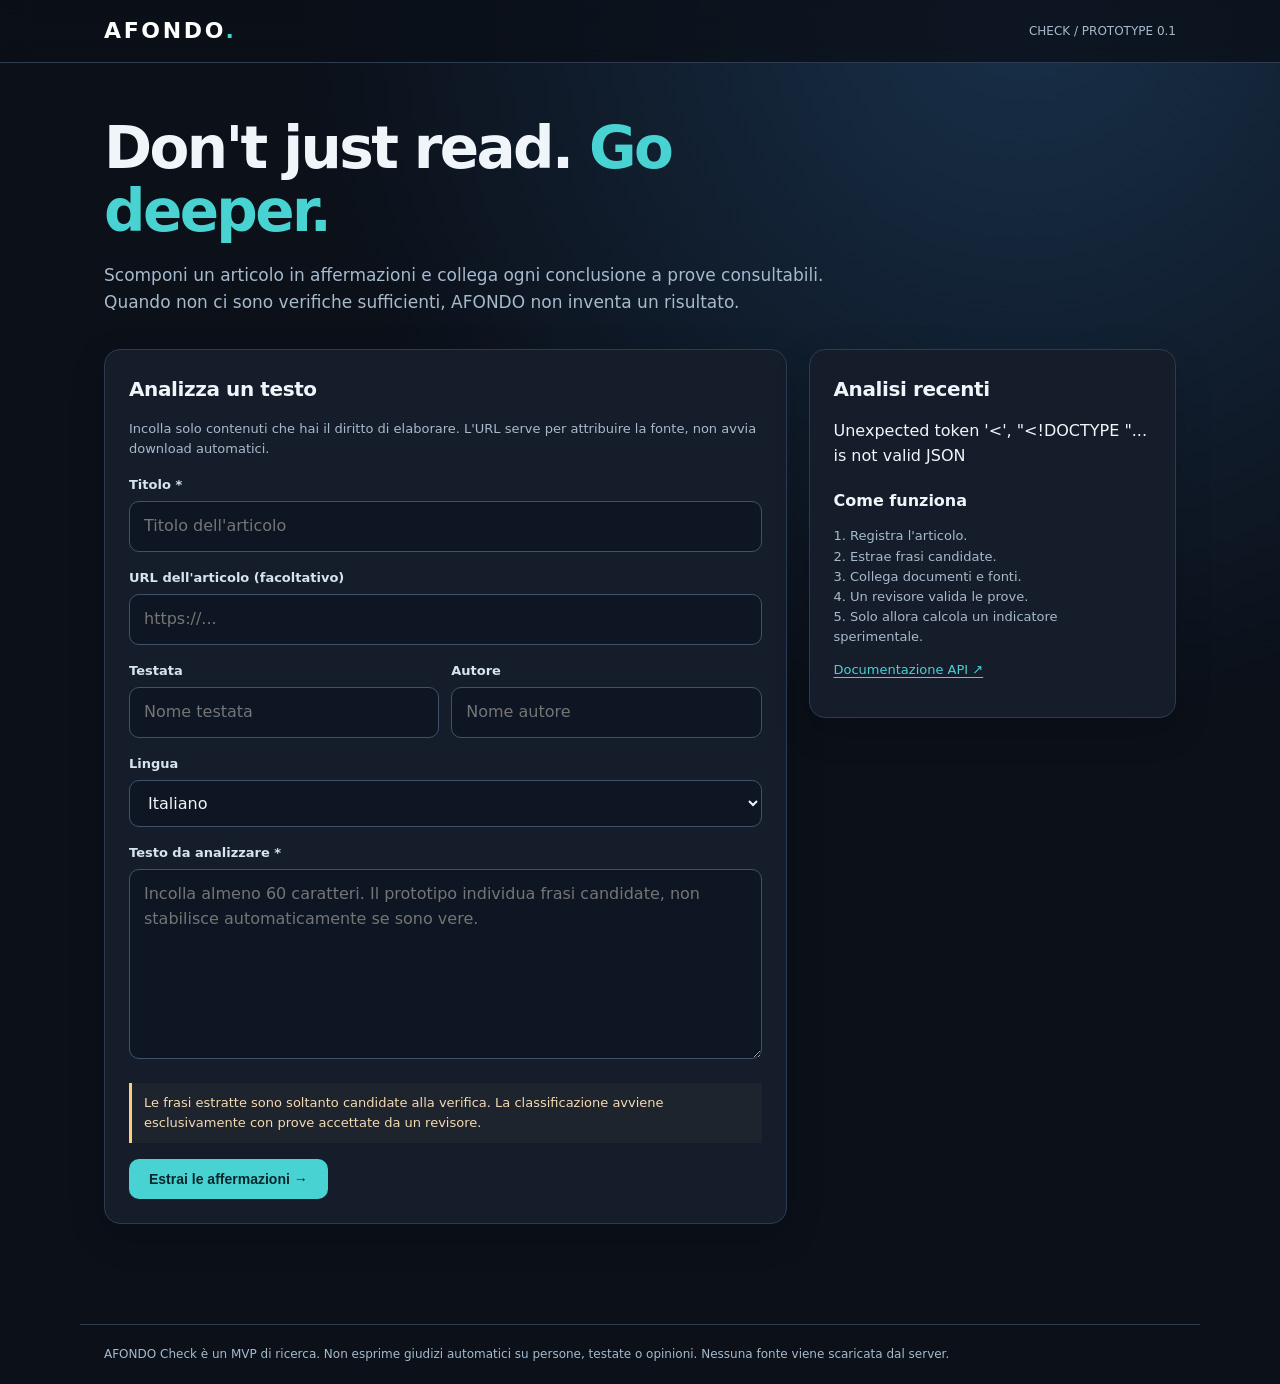
==== web/index.html @ c9bc3688 "feat: add web/index.html" ====
<!doctype html>
<html lang="it">
<head>
  <meta charset="utf-8">
  <meta name="viewport" content="width=device-width,initial-scale=1">
  <meta name="description" content="AFONDO Check: esplora affermazioni e prove senza punteggi inventati.">
  <title>AFONDO — Go deeper. Know better.</title>
  <style>
    :root {color-scheme:dark;--bg:#0b1019;--panel:#151d2a;--panel2:#1b2635;--border:#2c3b50;--text:#f0f5fa;--muted:#a6bacd;--accent:#48d2d2;--warn:#ffcc7b;--radius:16px;}
    *{box-sizing:border-box}
    body{margin:0;background:radial-gradient(circle at 80% 0%,#183049 0%,transparent 42%),var(--bg);color:var(--text);font-family:Inter,system-ui,-apple-system,BlinkMacSystemFont,"Segoe UI",sans-serif;line-height:1.55;min-height:100vh;}
    a{color:var(--accent);text-underline-offset:3px}
    header{border-bottom:1px solid var(--border);background:#0b1019cb;backdrop-filter:blur(12px);position:sticky;top:0;z-index:2}
    .bar{max-width:1120px;margin:auto;padding:14px 24px;display:flex;align-items:center;justify-content:space-between;gap:12px}
    .brand{font-weight:900;letter-spacing:.12em;font-size:22px;color:#fff}
    .tag{color:var(--muted);font-size:12px}
    main{max-width:1120px;margin:auto;padding:54px 24px 100px}
    h1{font-size:clamp(32px,5vw,58px);max-width:760px;line-height:1.08;letter-spacing:-.045em;margin:0 0 20px}
    h1 em{color:var(--accent);font-style:normal}
    .lead{color:var(--muted);max-width:730px;font-size:17px;margin:0 0 34px}
    .layout{display:grid;grid-template-columns:minmax(0,1.3fr) minmax(260px,.7fr);gap:22px;align-items:start}
    .panel{background:var(--panel);border:1px solid var(--border);border-radius:var(--radius);padding:24px;box-shadow:0 12px 38px #0002}
    .panel h2{margin:0 0 14px;font-size:20px;letter-spacing:-.02em}
    .panel h3{margin:20px 0 12px;font-size:16px}
    label{display:block;font-size:13px;font-weight:700;margin-top:16px;margin-bottom:6px;color:#d5e4ef}
    input,textarea,select{width:100%;padding:12px 14px;color:var(--text);background:#0d1622;border:1px solid #40526a;border-radius:10px;font:inherit}
    input:focus,textarea:focus,select:focus{outline:2px solid var(--accent);outline-offset:2px}
    textarea{min-height:190px;resize:vertical}
    .two{display:grid;grid-template-columns:1fr 1fr;gap:12px}
    .button{border:0;border-radius:10px;background:var(--accent);color:#06262d;padding:12px 20px;font-weight:800;font-size:14px;cursor:pointer}
    .button:disabled{opacity:.55;cursor:not-allowed}
    .button.secondary{border:1px solid var(--border);background:var(--panel2);color:var(--text)}
    .muted{color:var(--muted);font-size:13px}
    .notice{border-left:3px solid var(--warn);padding:10px 12px;margin:16px 0;background:#ffcc7b0a;color:#f5dab0;font-size:13px}
    .item{border:1px solid var(--border);border-radius:12px;margin-top:14px;padding:16px;background:#111b28}
    .item p{margin:8px 0}
    .pill{font-size:11px;font-weight:800;border:1px solid #4f6a81;color:#b8d9eb;border-radius:99px;padding:4px 9px;display:inline-block}
    .pill.supported{border-color:#41bfa6;color:#86e9cf}
    .pill.refuted{border-color:#ec8383;color:#ffc1c1}
    .pill.disputed{border-color:#ffcd71;color:#ffdf9f}
    .evidence{padding:9px 0;border-top:1px solid var(--border);font-size:13px;overflow-wrap:anywhere}
    .row{display:flex;align-items:center;gap:10px;flex-wrap:wrap}
    .split{display:flex;align-items:center;justify-content:space-between;gap:12px}
    .recent{width:100%;text-align:left;color:var(--text);border:1px solid var(--border);background:#0c1621;border-radius:9px;padding:12px;margin-bottom:10px;cursor:pointer}
    .recent small{display:block;color:var(--muted);margin-top:3px}
    .summary{display:grid;grid-template-columns:repeat(3,1fr);gap:12px;margin:16px 0}
    .summary div{background:#0c1621;border:1px solid var(--border);padding:12px;border-radius:10px}
    .summary strong{display:block;font-size:22px}
    .summary span{font-size:12px;color:var(--muted)}
    footer{max-width:1120px;margin:auto;padding:20px 24px;color:var(--muted);border-top:1px solid var(--border);font-size:12px}
    .hide{display:none}
    @media(max-width:820px){.layout{grid-template-columns:1fr}main{padding:35px 16px 70px}.bar{padding:14px 16px}.two{grid-template-columns:1fr}.panel{padding:18px}}
  </style>
</head>
<body>
  <header><div class="bar"><span class="brand">AFONDO<span style="color:var(--accent)">.</span></span><span class="tag">CHECK / PROTOTYPE 0.1</span></div></header>
  <main>
    <h1>Don't just read. <em>Go deeper.</em></h1>
    <p class="lead">Scomponi un articolo in affermazioni e collega ogni conclusione a prove consultabili. Quando non ci sono verifiche sufficienti, AFONDO non inventa un risultato.</p>
    <div class="layout">
      <section class="panel">
        <h2>Analizza un testo</h2>
        <p class="muted">Incolla solo contenuti che hai il diritto di elaborare. L'URL serve per attribuire la fonte, non avvia download automatici.</p>
        <form id="article-form">
          <label for="title">Titolo *</label>
          <input id="title" maxlength="300" minlength="5" required placeholder="Titolo dell'articolo">
          <label for="url">URL dell'articolo (facoltativo)</label>
          <input id="url" type="url" placeholder="https://...">
          <div class="two">
            <div><label for="outlet">Testata</label><input id="outlet" maxlength="200" placeholder="Nome testata"></div>
            <div><label for="author">Autore</label><input id="author" maxlength="200" placeholder="Nome autore"></div>
          </div>
          <label for="language">Lingua</label>
          <select id="language"><option value="it">Italiano</option><option value="en">English</option></select>
          <label for="text">Testo da analizzare *</label>
          <textarea id="text" minlength="60" maxlength="30000" required placeholder="Incolla almeno 60 caratteri. Il prototipo individua frasi candidate, non stabilisce automaticamente se sono vere."></textarea>
          <p class="notice">Le frasi estratte sono soltanto candidate alla verifica. La classificazione avviene esclusivamente con prove accettate da un revisore.</p>
          <div class="row"><button class="button" id="submit" type="submit">Estrai le affermazioni →</button><span id="feedback" class="muted" aria-live="polite"></span></div>
        </form>
      </section>
      <aside class="panel">
        <h2>Analisi recenti</h2>
        <div id="recent"><p class="muted">Caricamento...</p></div>
        <h3>Come funziona</h3>
        <p class="muted">1. Registra l'articolo.<br>2. Estrae frasi candidate.<br>3. Collega documenti e fonti.<br>4. Un revisore valida le prove.<br>5. Solo allora calcola un indicatore sperimentale.</p>
        <p class="muted"><a href="/docs">Documentazione API ↗</a></p>
      </aside>
    </div>
    <section id="analysis" class="panel hide" style="margin-top:22px" aria-live="polite"></section>
  </main>
  <footer>AFONDO Check è un MVP di ricerca. Non esprime giudizi automatici su persone, testate o opinioni. Nessuna fonte viene scaricata dal server.</footer>
<script>
  "use strict";
  const $ = id => document.getElementById(id);
  const el = (tag, className, text) => {
    const n = document.createElement(tag);
    if (className) n.className = className;
    if (text !== undefined) n.textContent = String(text);
    return n;
  };
  const api = async (url, options) => {
    const response = await fetch(url, options);
    const value = await response.json();
    if (!response.ok) throw Error(typeof value.detail === "string" ? value.detail : "Richiesta non valida");
    return value;
  };
  const statusName = {
    supported: "Supportata da prove",
    refuted: "Contraddetta da prove",
    disputed: "Prove contrastanti",
    insufficient_evidence: "Prove insufficienti"
  };

  async function refreshList() {
    const holder = $("recent");
    try {
      const data = await api("/api/v1/articles");
      holder.replaceChildren();
      if (!data.items.length) holder.append(el("p", "muted", "Nessuna analisi registrata."));
      for (const item of data.items) {
        const button = el("button", "recent");
        button.type = "button";
        button.append(el("strong", "", item.title));
        button.append(el("small", "", [item.outlet, item.language].filter(Boolean).join(" · ")));
        button.addEventListener("click", () => loadArticle(item.id));
        holder.append(button);
      }
    } catch (err) { holder.textContent = err.message; }
  }

  async function loadArticle(id) {
    const result = $("analysis");
    result.classList.remove("hide");
    result.replaceChildren(el("p", "muted", "Caricamento..."));
    try { renderArticle(await api("/api/v1/articles/" + encodeURIComponent(id))); }
    catch (err) { result.replaceChildren(el("p", "notice", err.message)); }
  }

  function renderArticle(data) {
    const root = $("analysis");
    root.replaceChildren();
    root.append(el("h2", "", data.title));
    if (data.source_url) {
      const a = el("a", "", "Apri articolo originale ↗");
      a.href = data.source_url; a.target = "_blank"; a.rel = "noopener noreferrer";
      root.append(a);
    }
    root.append(el("p", "muted", [data.outlet, data.author, data.language, "estrazione euristica"].filter(Boolean).join(" · ")));
    const info = el("div", "summary");
    for (const [value, label] of [
      [data.assessment.claim_count, "Frasi candidate"],
      [data.assessment.resolved_claims, "Verifiche risolte"],
      [data.assessment.score === null ? "N/D" : data.assessment.score + "%", "Supporto alle affermazioni"]
    ]) {
      const box = el("div");
      box.append(el("strong", "", value), el("span", "", label));
      info.append(box);
    }
    root.append(info);
    root.append(el("p", "notice", data.assessment.warning));
    if (!data.claims.length) root.append(el("p", "muted", "Nessuna frase candidata rilevata."));
    data.claims.forEach((claim, index) => {
      const card = el("section", "item");
      const top = el("div", "split");
      top.append(el("strong", "", "Affermazione " + (index + 1)));
      top.append(el("span", "pill " + claim.assessment.status, statusName[claim.assessment.status]));
      card.append(top, el("p", "", claim.text));
      for (const evidence of claim.evidence) {
        const box = el("div", "evidence");
        const a = el("a", "", evidence.url);
        a.href = evidence.url; a.target = "_blank"; a.rel = "noopener noreferrer";
        box.append(a, el("div", "muted", evidence.stance + " · " + evidence.review_status + " · " + evidence.note));
        card.append(box);
      }
      const details = el("details");
      const summary = el("summary", "muted", "Aggiungi una prova da sottoporre a revisione");
      details.append(summary);
      const form = el("form");
      const sourceUrl = el("input");
      sourceUrl.type = "url"; sourceUrl.placeholder = "https://fonte-originale..."; sourceUrl.required = true;
      sourceUrl.setAttribute("aria-label", "URL della prova");
      const sourceGroup = el("input");
      sourceGroup.placeholder = "Identificativo fonte indipendente (es. istat.it)";
      sourceGroup.minLength = 2; sourceGroup.maxLength = 180; sourceGroup.required = true;
      sourceGroup.setAttribute("aria-label", "Gruppo indipendente");
      const note = el("textarea");
      note.placeholder = "Perché questa fonte è pertinente?"; note.minLength = 10; note.maxLength = 3000; note.required = true;
      note.style.minHeight = "90px"; note.setAttribute("aria-label", "Motivazione della prova");
      const stance = el("select");
      for (const value of ["supports", "refutes", "unclear"]) {
        const option = el("option", "", value); option.value = value; stance.append(option);
      }
      stance.setAttribute("aria-label", "Posizione della prova");
      const kind = el("select");
      for (const value of ["primary", "secondary"]) {
        const option = el("option", "", value); option.value = value; kind.append(option);
      }
      kind.setAttribute("aria-label", "Tipo di fonte");
      const save = el("button", "button secondary", "Invia prova (in attesa di revisione)");
      save.type = "submit";
      const message = el("p", "muted");
      for (const control of [sourceUrl, sourceGroup, stance, kind, note, save, message]) {
        control.style.marginTop = "10px"; form.append(control);
      }
      form.addEventListener("submit", async event => {
        event.preventDefault(); save.disabled = true; message.textContent = "Invio...";
        try {
          await api("/api/v1/claims/" + claim.id + "/evidence", {
            method: "POST", headers: {"Content-Type": "application/json"},
            body: JSON.stringify({
              url: sourceUrl.value, source_group: sourceGroup.value,
              source_kind: kind.value, stance: stance.value, note: note.value
            })
          });
          await loadArticle(data.id);
        } catch (err) { message.textContent = err.message; save.disabled = false; }
      });
      details.append(form); card.append(details); root.append(card);
    });
    root.scrollIntoView({behavior:"smooth",block:"start"});
  }

  $("article-form").addEventListener("submit", async event => {
    event.preventDefault();
    $("submit").disabled = true; $("feedback").textContent = "Elaborazione...";
    try {
      const payload = {
        title: $("title").value, text: $("text").value, language: $("language").value,
        source_url: $("url").value || null, author: $("author").value || null,
        outlet: $("outlet").value || null
      };
      const data = await api("/api/v1/articles", {
        method:"POST", headers: {"Content-Type":"application/json"},
        body:JSON.stringify(payload)
      });
      renderArticle(data);
      $("feedback").textContent = "Articolo registrato.";
      await refreshList();
    } catch (err) { $("feedback").textContent = "Errore: " + err.message; }
    finally { $("submit").disabled = false; }
  });
  refreshList();
</script>
</body>
</html>
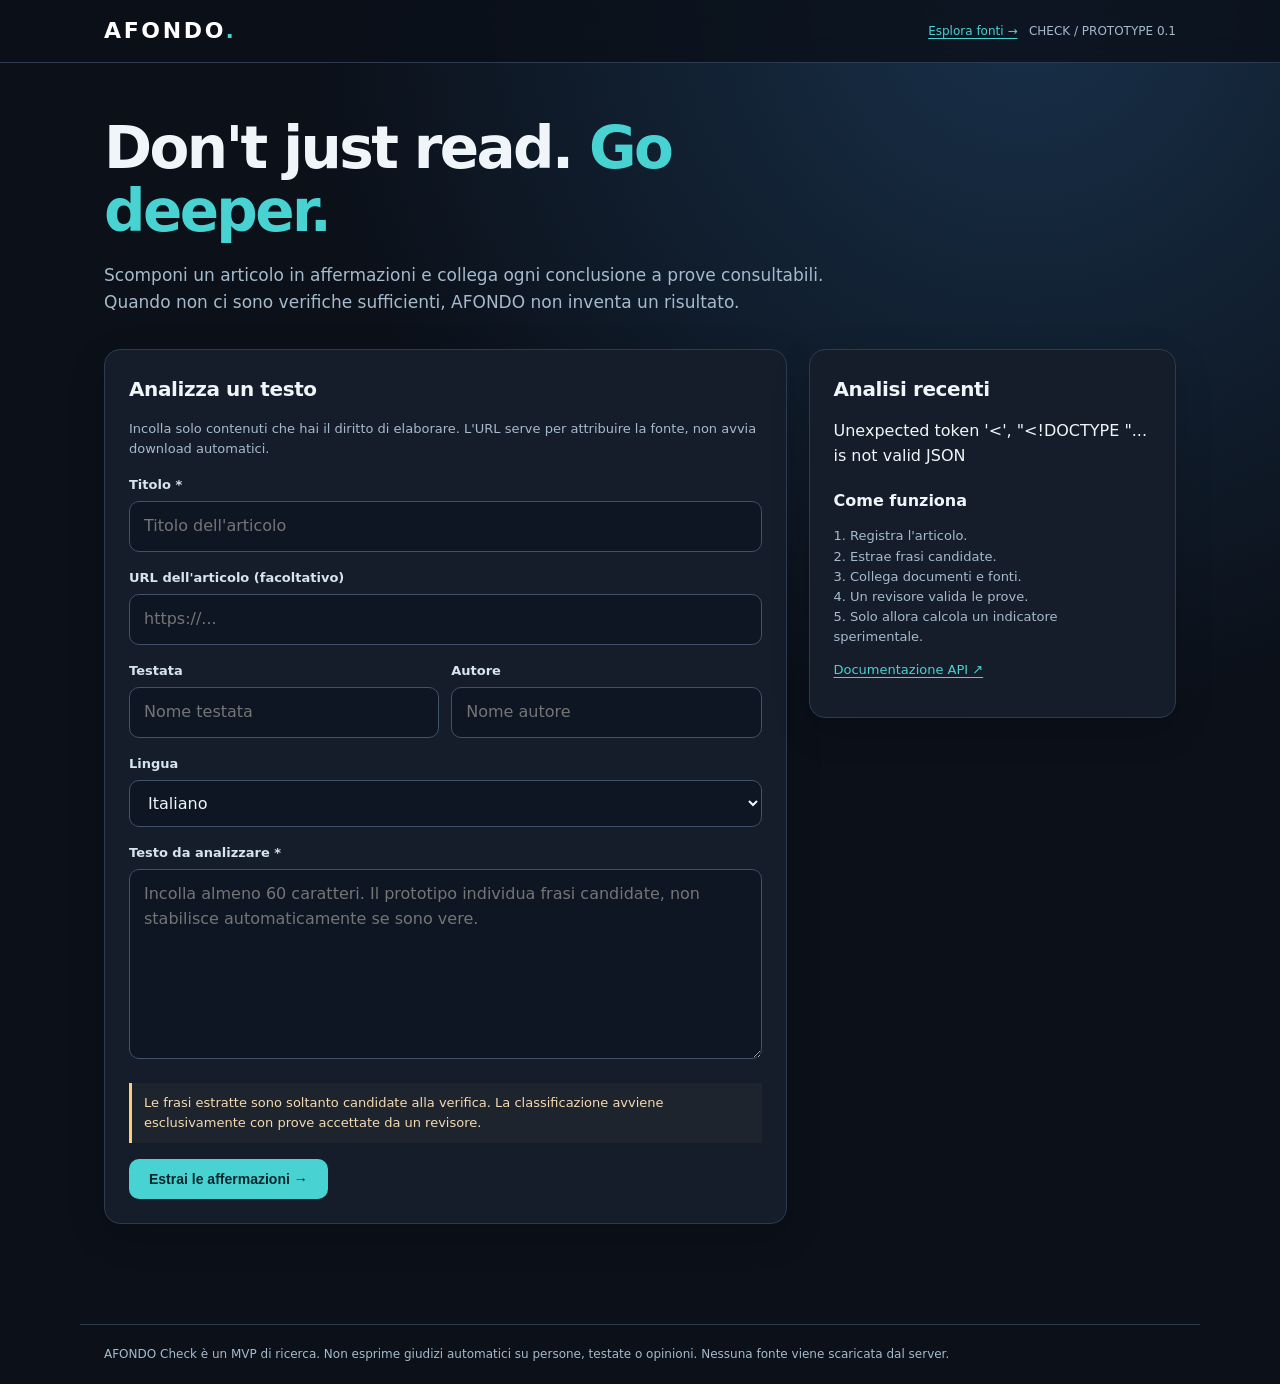
==== commit 6bb91380: "feat: wire AFONDO source registry into web/index.html" ====
--- a/web/index.html
+++ b/web/index.html
@@ -53,7 +53,7 @@
   </style>
 </head>
 <body>
-  <header><div class="bar"><span class="brand">AFONDO<span style="color:var(--accent)">.</span></span><span class="tag">CHECK / PROTOTYPE 0.1</span></div></header>
+  <header><div class="bar"><span class="brand">AFONDO<span style="color:var(--accent)">.</span></span><span class="tag"><a href="/sources" style="color:var(--accent)">Esplora fonti →</a> &nbsp; CHECK / PROTOTYPE 0.1</span></div></header>
   <main>
     <h1>Don't just read. <em>Go deeper.</em></h1>
     <p class="lead">Scomponi un articolo in affermazioni e collega ogni conclusione a prove consultabili. Quando non ci sono verifiche sufficienti, AFONDO non inventa un risultato.</p>
@@ -240,6 +240,10 @@
     finally { $("submit").disabled = false; }
   });
   refreshList();
+  const initialArticleId = new URLSearchParams(window.location.search).get("article");
+  if (initialArticleId && /^[a-f0-9-]{36}$/i.test(initialArticleId)) {
+    loadArticle(initialArticleId);
+  }
 </script>
 </body>
 </html>
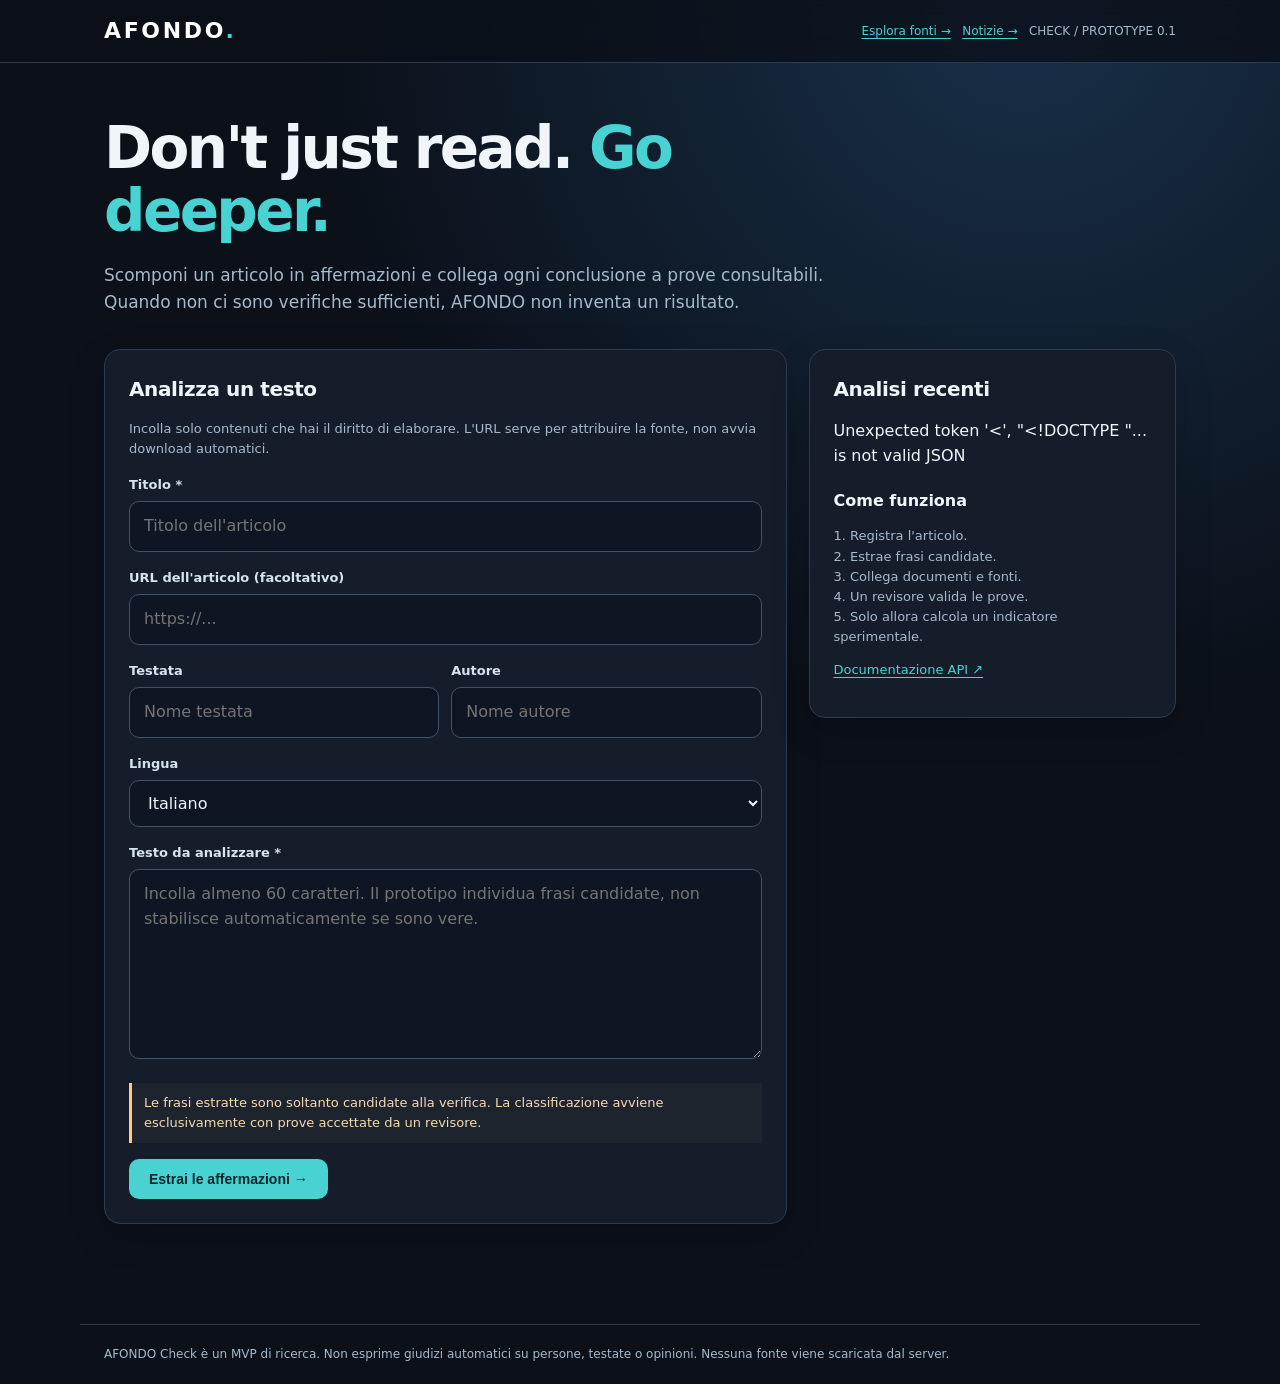
==== commit f96d8b27: "feat: expose discoveries in web/index.html" ====
--- a/web/index.html
+++ b/web/index.html
@@ -53,7 +53,7 @@
   </style>
 </head>
 <body>
-  <header><div class="bar"><span class="brand">AFONDO<span style="color:var(--accent)">.</span></span><span class="tag"><a href="/sources" style="color:var(--accent)">Esplora fonti →</a> &nbsp; CHECK / PROTOTYPE 0.1</span></div></header>
+  <header><div class="bar"><span class="brand">AFONDO<span style="color:var(--accent)">.</span></span><span class="tag"><a href="/sources" style="color:var(--accent)">Esplora fonti →</a> &nbsp; <a href="/news" style="color:var(--accent)">Notizie →</a> &nbsp; CHECK / PROTOTYPE 0.1</span></div></header>
   <main>
     <h1>Don't just read. <em>Go deeper.</em></h1>
     <p class="lead">Scomponi un articolo in affermazioni e collega ogni conclusione a prove consultabili. Quando non ci sono verifiche sufficienti, AFONDO non inventa un risultato.</p>
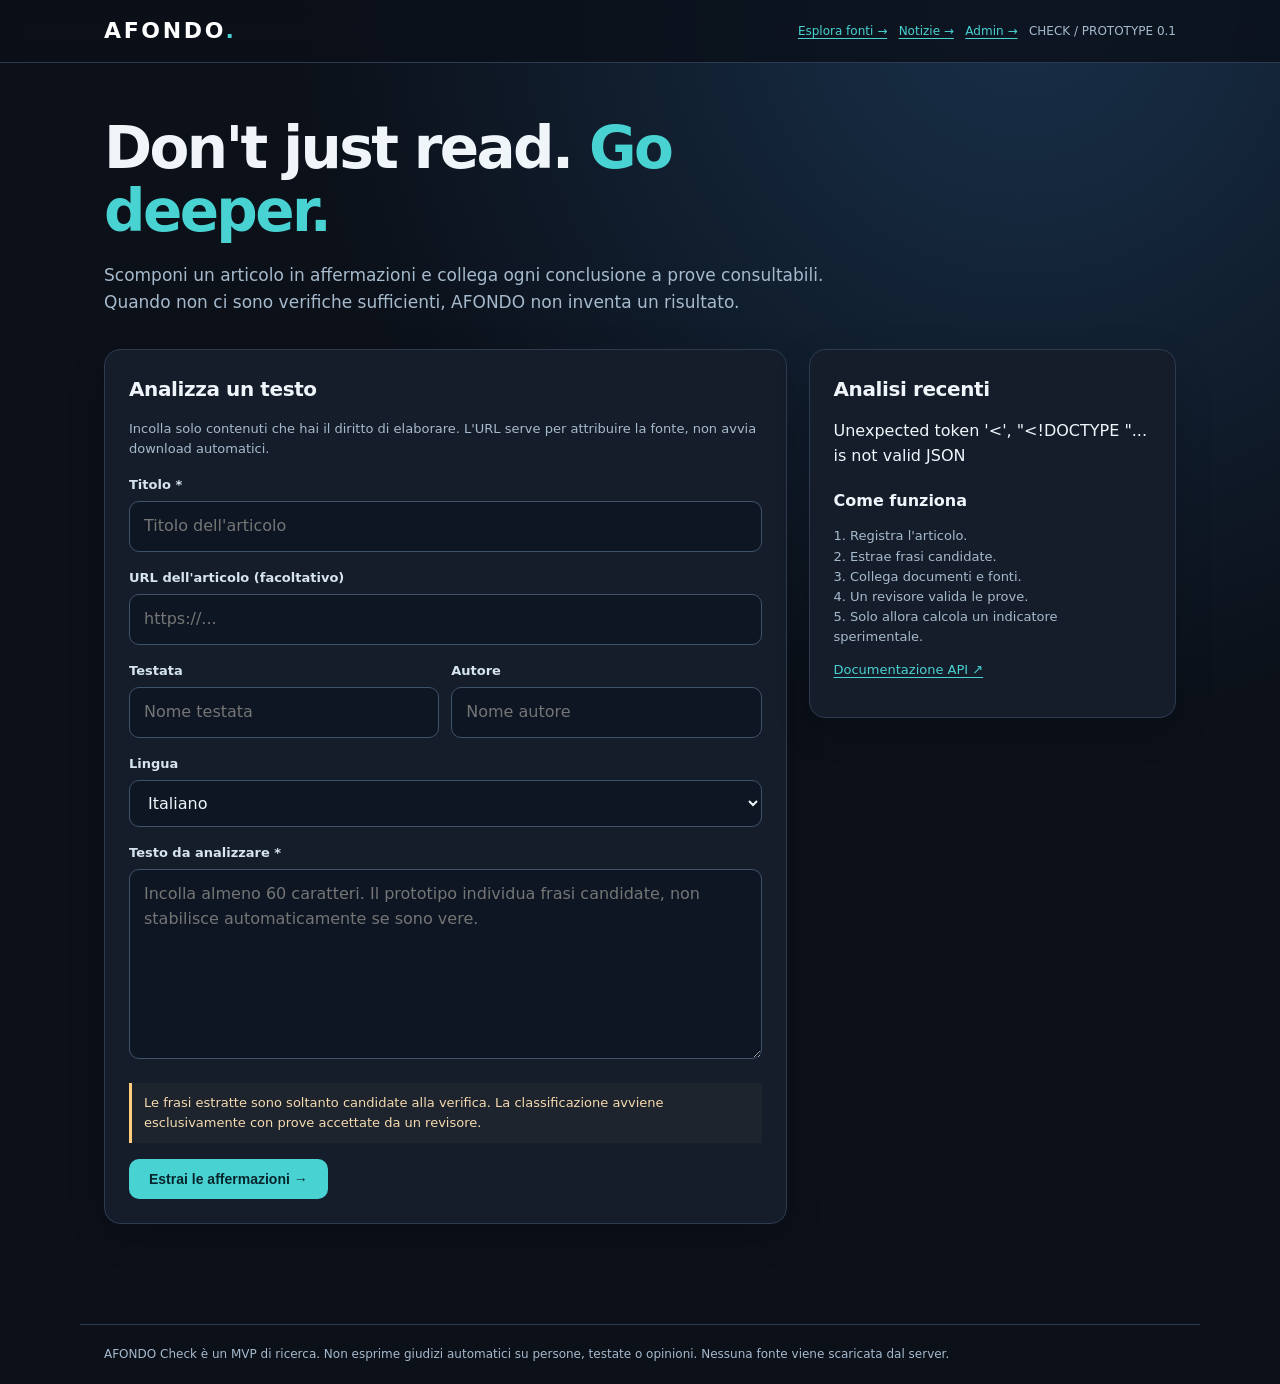
==== commit a726e6bf: "docs(admin): document control panel in web/index.html" ====
--- a/web/index.html
+++ b/web/index.html
@@ -53,7 +53,7 @@
   </style>
 </head>
 <body>
-  <header><div class="bar"><span class="brand">AFONDO<span style="color:var(--accent)">.</span></span><span class="tag"><a href="/sources" style="color:var(--accent)">Esplora fonti →</a> &nbsp; <a href="/news" style="color:var(--accent)">Notizie →</a> &nbsp; CHECK / PROTOTYPE 0.1</span></div></header>
+  <header><div class="bar"><span class="brand">AFONDO<span style="color:var(--accent)">.</span></span><span class="tag"><a href="/sources" style="color:var(--accent)">Esplora fonti →</a> &nbsp; <a href="/news" style="color:var(--accent)">Notizie →</a> &nbsp; <a href="/admin" style="color:var(--accent)">Admin →</a> &nbsp; CHECK / PROTOTYPE 0.1</span></div></header>
   <main>
     <h1>Don't just read. <em>Go deeper.</em></h1>
     <p class="lead">Scomponi un articolo in affermazioni e collega ogni conclusione a prove consultabili. Quando non ci sono verifiche sufficienti, AFONDO non inventa un risultato.</p>
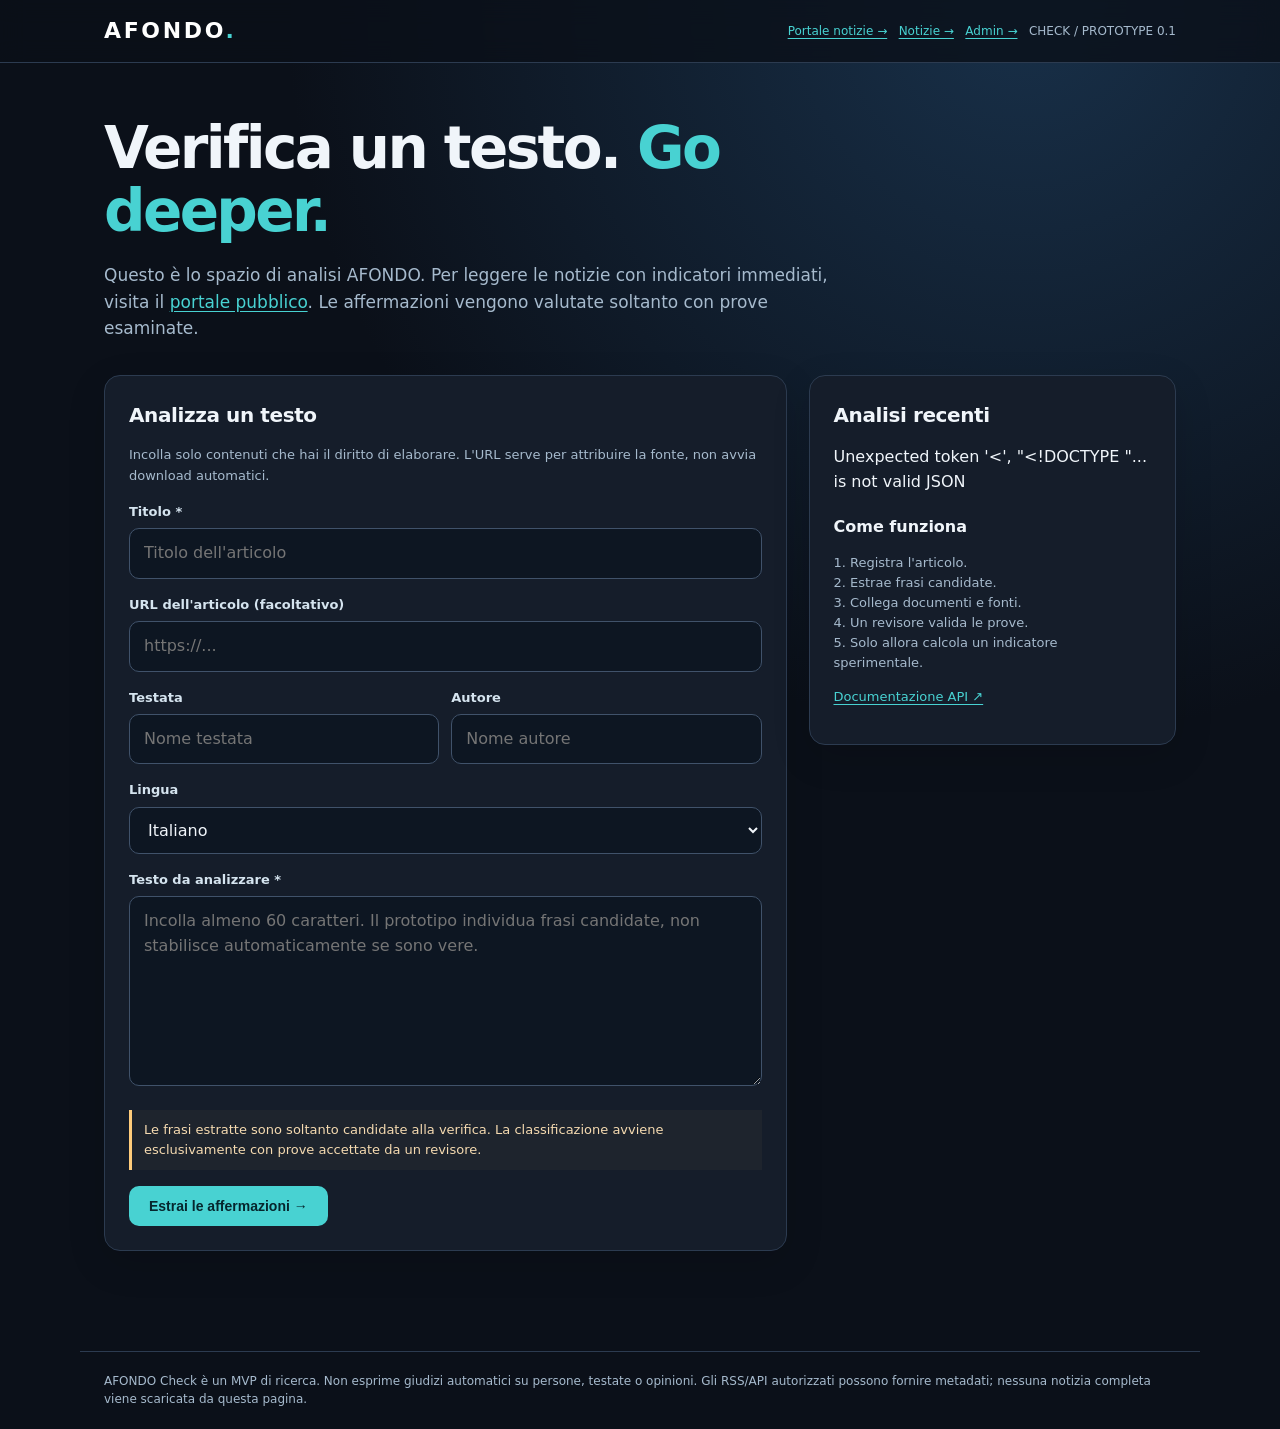
==== commit e9e9c667: "feat(portal): update legacy web/index.html links and reader navigation" ====
--- a/web/index.html
+++ b/web/index.html
@@ -53,10 +53,10 @@
   </style>
 </head>
 <body>
-  <header><div class="bar"><span class="brand">AFONDO<span style="color:var(--accent)">.</span></span><span class="tag"><a href="/sources" style="color:var(--accent)">Esplora fonti →</a> &nbsp; <a href="/news" style="color:var(--accent)">Notizie →</a> &nbsp; <a href="/admin" style="color:var(--accent)">Admin →</a> &nbsp; CHECK / PROTOTYPE 0.1</span></div></header>
+  <header><div class="bar"><a class="brand" href="/" aria-label="AFONDO — Torna alle notizie" style="text-decoration:none">AFONDO<span style="color:var(--accent)">.</span></a><span class="tag"><a href="/" style="color:var(--accent)">Portale notizie →</a> &nbsp; <a href="/news" style="color:var(--accent)">Notizie →</a> &nbsp; <a href="/admin" style="color:var(--accent)">Admin →</a> &nbsp; CHECK / PROTOTYPE 0.1</span></div></header>
   <main>
-    <h1>Don't just read. <em>Go deeper.</em></h1>
-    <p class="lead">Scomponi un articolo in affermazioni e collega ogni conclusione a prove consultabili. Quando non ci sono verifiche sufficienti, AFONDO non inventa un risultato.</p>
+    <h1>Verifica un testo. <em>Go deeper.</em></h1>
+    <p class="lead">Questo è lo spazio di analisi AFONDO. Per leggere le notizie con indicatori immediati, visita il <a href="/" style="color:var(--accent)">portale pubblico</a>. Le affermazioni vengono valutate soltanto con prove esaminate.</p>
     <div class="layout">
       <section class="panel">
         <h2>Analizza un testo</h2>
@@ -88,7 +88,7 @@
     </div>
     <section id="analysis" class="panel hide" style="margin-top:22px" aria-live="polite"></section>
   </main>
-  <footer>AFONDO Check è un MVP di ricerca. Non esprime giudizi automatici su persone, testate o opinioni. Nessuna fonte viene scaricata dal server.</footer>
+  <footer>AFONDO Check è un MVP di ricerca. Non esprime giudizi automatici su persone, testate o opinioni. Gli RSS/API autorizzati possono fornire metadati; nessuna notizia completa viene scaricata da questa pagina.</footer>
 <script>
   "use strict";
   const $ = id => document.getElementById(id);
